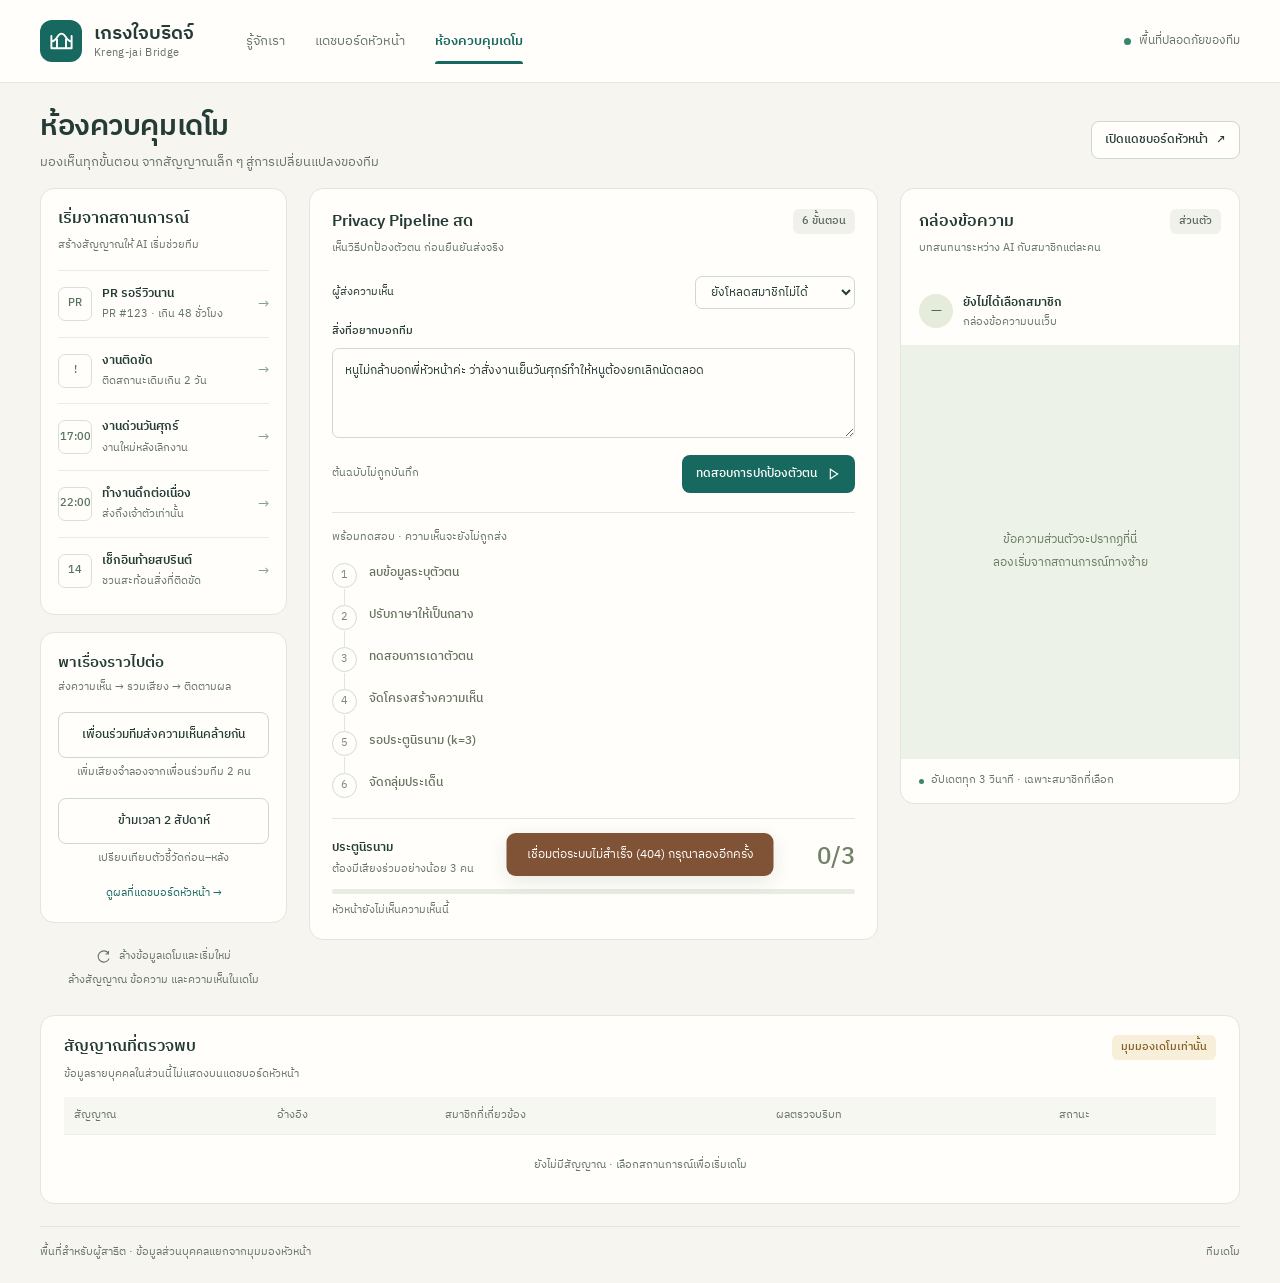
==== app/static/demo.html @ 230368a9 "feat: privacy pipeline, trigger engine, LINE bot, manager loop, web UI and ECS deploy The first work" ====
<!doctype html>
<html lang="th">
<head>
  <meta charset="utf-8"><meta name="viewport" content="width=device-width,initial-scale=1"><meta name="theme-color" content="#17685f">
  <title>ห้องควบคุมเดโม — เกรงใจบริดจ์</title>
  <link rel="icon" href="data:image/svg+xml,%3Csvg xmlns=%27http://www.w3.org/2000/svg%27 viewBox=%270 0 32 32%27%3E%3Crect width=%2732%27 height=%2732%27 rx=%278%27 fill=%27%2317685f%27/%3E%3Cpath d=%27M6 24V10m20 14V10M6 16c5 0 5-9 10-9s5 9 10 9M6 24h20M12 13v11m8-11v11%27 fill=%27none%27 stroke=%27white%27 stroke-width=%271.5%27/%3E%3C/svg%3E">
  <script>window.appAssetBase=(location.port==='8099'||(location.pathname.endsWith('.html')&&!location.pathname.startsWith('/static/')))?new URL('./',location.href).href:new URL('/static/',location.origin).href;</script>
  <link rel="preconnect" href="https://fonts.googleapis.com"><link rel="preconnect" href="https://fonts.gstatic.com" crossorigin>
  <link href="https://fonts.googleapis.com/css2?family=IBM+Plex+Sans+Thai:wght@400;450;500;600;700&display=swap" rel="stylesheet">
  <link rel="stylesheet" id="app-styles"><script>document.querySelector('#app-styles').href=window.appAssetBase+'css/app.css';</script><script type="module">import(window.appAssetBase+'js/demo.js');</script>
</head>
<body>
  <a class="skip-link" href="#main">ข้ามไปยังเนื้อหา</a><header id="site-header"></header>
  <main id="main" class="workspace demo-workspace">
    <div class="page-heading"><div><h1>ห้องควบคุมเดโม</h1><p>มองเห็นทุกขั้นตอน จากสัญญาณเล็ก ๆ สู่การเปลี่ยนแปลงของทีม</p></div><a class="button secondary small" data-page="manager" href="/manager">เปิดแดชบอร์ดหัวหน้า <span aria-hidden="true">↗</span></a></div>
    <div class="demo-grid">
      <aside class="scenario-column">
        <section class="panel scenario-panel"><div class="section-heading"><h2>เริ่มจากสถานการณ์</h2></div><p class="subtle">สร้างสัญญาณให้ AI เริ่มช่วยทีม</p><div class="scenario-buttons">
          <button data-scenario="pr_stale"><span class="scenario-symbol">PR</span><span><strong>PR รอรีวิวนาน</strong><small>PR #123 · เกิน 48 ชั่วโมง</small></span><span aria-hidden="true">→</span></button>
          <button data-scenario="ticket_blocked"><span class="scenario-symbol">!</span><span><strong>งานติดขัด</strong><small>ติดสถานะเดิมเกิน 2 วัน</small></span><span aria-hidden="true">→</span></button>
          <button data-scenario="friday_urgent"><span class="scenario-symbol">17:00</span><span><strong>งานด่วนวันศุกร์</strong><small>งานใหม่หลังเลิกงาน</small></span><span aria-hidden="true">→</span></button>
          <button data-scenario="late_night"><span class="scenario-symbol">22:00</span><span><strong>ทำงานดึกต่อเนื่อง</strong><small>ส่งถึงเจ้าตัวเท่านั้น</small></span><span aria-hidden="true">→</span></button>
          <button data-scenario="sprint_end"><span class="scenario-symbol">14</span><span><strong>เช็กอินท้ายสปรินต์</strong><small>ชวนสะท้อนสิ่งที่ติดขัด</small></span><span aria-hidden="true">→</span></button>
        </div></section>
        <section class="panel story-panel"><h2>พาเรื่องราวไปต่อ</h2><p class="subtle">ส่งความเห็น → รวมเสียง → ติดตามผล</p><button id="teammates" class="button secondary full">เพื่อนร่วมทีมส่งความเห็นคล้ายกัน</button><p class="control-hint">เพิ่มเสียงจำลองจากเพื่อนร่วมทีม 2 คน</p><button id="advance" class="button secondary full">ข้ามเวลา 2 สัปดาห์</button><p class="control-hint">เปรียบเทียบตัวชี้วัดก่อน–หลัง</p><a class="text-link" data-page="manager" href="/manager">ดูผลที่แดชบอร์ดหัวหน้า →</a></section>
        <button id="reset" class="reset-button"><svg class="icon" viewBox="0 0 24 24" fill="none" stroke="currentColor" stroke-width="1.7" aria-hidden="true"><path d="M20 7a9 9 0 1 0 1 8M20 3v5h-5"/></svg>ล้างข้อมูลเดโมและเริ่มใหม่</button>
        <p class="control-hint reset-hint">ล้างสัญญาณ ข้อความ และความเห็นในเดโม</p>
      </aside>
      <section class="panel live-pipeline"><div class="section-heading"><h2>Privacy Pipeline สด</h2><span class="badge neutral">6 ขั้นตอน</span></div><p class="subtle">เห็นวิธีปกป้องตัวตน ก่อนยืนยันส่งจริง</p>
        <form id="feedback-form"><div class="feedback-author"><label for="member-select">ผู้ส่งความเห็น</label><select id="member-select" name="member_id" required><option value="">กำลังโหลดสมาชิก…</option></select></div><label for="feedback-text">สิ่งที่อยากบอกทีม</label><textarea id="feedback-text" name="text" rows="3" maxlength="6000" required>หนูไม่กล้าบอกพี่หัวหน้าค่ะ ว่าสั่งงานเย็นวันศุกร์ทำให้หนูต้องยกเลิกนัดตลอด</textarea><div id="removed-markers" class="removed-markers" hidden></div><div class="preview-actions"><span class="control-hint">ต้นฉบับไม่ถูกบันทึก</span><button id="preview" class="button primary small" type="submit">ทดสอบการปกป้องตัวตน <svg class="icon" viewBox="0 0 24 24" fill="none" stroke="currentColor" stroke-width="1.7" aria-hidden="true"><path d="m8 5 11 7-11 7V5Z"/></svg></button></div></form>
        <div id="pipeline-status" class="pipeline-status" role="status">พร้อมทดสอบ · ความเห็นจะยังไม่ถูกส่ง</div>
        <ol id="pipeline-steps" class="pipeline-steps" aria-label="ขั้นตอนปกป้องตัวตน"></ol>
        <div id="attacker-rounds" class="attacker-rounds" hidden></div>
        <div id="feedback-preview" hidden></div>
        <div id="confirm-actions" class="confirm-actions" hidden><p id="confirm-note" class="subtle">ตรวจข้อความที่ปรับแล้ว ก่อนส่งแบบนิรนาม</p><div><button id="confirm" class="button primary small">ยืนยันส่งความเห็น</button><button id="cancel" class="button secondary small">ยกเลิก</button></div></div>
        <div id="gate" class="gate"><div class="gate-top"><span><strong>ประตูนิรนาม</strong><small id="gate-label">ต้องมีเสียงร่วมอย่างน้อย 3 คน</small></span><strong id="gate-count">0/3</strong></div><div class="gate-track"><span id="gate-progress"></span></div><p id="gate-note">หัวหน้ายังไม่เห็นความเห็นนี้</p></div>
      </section>
      <aside class="panel inbox-panel"><div class="section-heading"><h2>กล่องข้อความ</h2><span class="badge neutral">ส่วนตัว</span></div><p class="subtle">บทสนทนาระหว่าง AI กับสมาชิกแต่ละคน</p><div id="member-tabs" class="member-tabs" role="tablist" aria-label="เลือกกล่องข้อความสมาชิก"></div><div class="inbox-identity"><span id="inbox-avatar" class="avatar">—</span><div><strong id="inbox-name">ยังไม่ได้เลือกสมาชิก</strong><small id="inbox-channel">กล่องข้อความบนเว็บ</small></div><span id="line-badge" class="badge line-badge" hidden>LINE</span></div><div id="inbox" class="chat-messages" role="tabpanel" aria-label="ข้อความส่วนตัว"><div class="chat-empty">ข้อความส่วนตัวจะปรากฏที่นี่<br>ลองเริ่มจากสถานการณ์ทางซ้าย</div></div><div class="inbox-footer"><span class="live-dot"></span>อัปเดตทุก 3 วินาที · เฉพาะสมาชิกที่เลือก</div></aside>
    </div>
    <section class="panel signals-panel"><div class="section-heading"><h2>สัญญาณที่ตรวจพบ</h2><span class="badge amber">มุมมองเดโมเท่านั้น</span></div><p class="subtle">ข้อมูลรายบุคคลในส่วนนี้ไม่แสดงบนแดชบอร์ดหัวหน้า</p><div class="table-scroll"><table><thead><tr><th>สัญญาณ</th><th>อ้างอิง</th><th>สมาชิกที่เกี่ยวข้อง</th><th>ผลตรวจบริบท</th><th>สถานะ</th></tr></thead><tbody id="signals"><tr><td colspan="5" class="table-empty">ยังไม่มีสัญญาณ · เลือกสถานการณ์เพื่อเริ่มเดโม</td></tr></tbody></table></div></section>
    <footer class="workspace-footer"><span>พื้นที่สำหรับผู้สาธิต · ข้อมูลส่วนบุคคลแยกจากมุมมองหัวหน้า</span><span id="demo-team">ทีมเดโม</span></footer>
  </main>
</body>
</html>
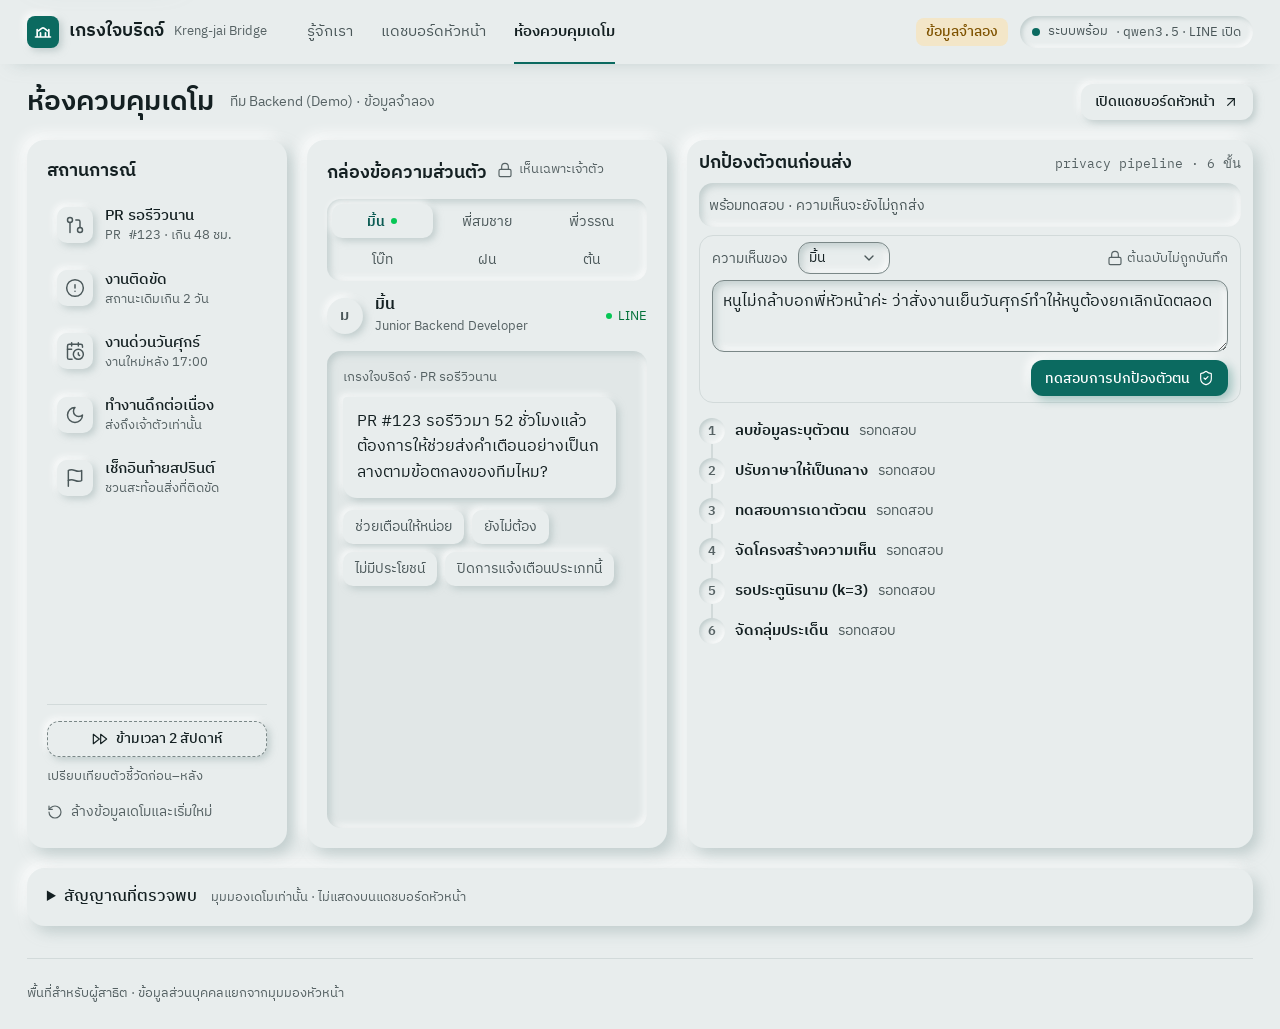
==== commit 8e3dea21: "feat(web): light redesign of the home page, demo console and manager dashboard DESIGN.md locks the l" ====
--- a/app/static/demo.html
+++ b/app/static/demo.html
@@ -1,44 +1,66 @@
 <!doctype html>
 <html lang="th">
 <head>
-  <meta charset="utf-8"><meta name="viewport" content="width=device-width,initial-scale=1"><meta name="theme-color" content="#17685f">
+  <meta charset="utf-8"><meta name="viewport" content="width=device-width,initial-scale=1"><meta name="theme-color" content="#e8eded">
   <title>ห้องควบคุมเดโม — เกรงใจบริดจ์</title>
-  <link rel="icon" href="data:image/svg+xml,%3Csvg xmlns=%27http://www.w3.org/2000/svg%27 viewBox=%270 0 32 32%27%3E%3Crect width=%2732%27 height=%2732%27 rx=%278%27 fill=%27%2317685f%27/%3E%3Cpath d=%27M6 24V10m20 14V10M6 16c5 0 5-9 10-9s5 9 10 9M6 24h20M12 13v11m8-11v11%27 fill=%27none%27 stroke=%27white%27 stroke-width=%271.5%27/%3E%3C/svg%3E">
+  <link rel="icon" href="data:image/svg+xml,%3Csvg xmlns=%27http://www.w3.org/2000/svg%27 viewBox=%270 0 32 32%27%3E%3Crect width=%2732%27 height=%2732%27 rx=%278%27 fill=%27%230b6a60%27/%3E%3Cpath d=%27M7 23h18M9.5 23V12.5M22.5 23V12.5M9.5 15c3.5 0 5-4.5 6.5-4.5s3 4.5 6.5 4.5M13 23v-6M19 23v-6%27 fill=%27none%27 stroke=%27white%27 stroke-width=%272%27 stroke-linecap=%27round%27 stroke-linejoin=%27round%27/%3E%3C/svg%3E">
   <script>window.appAssetBase=(location.port==='8099'||(location.pathname.endsWith('.html')&&!location.pathname.startsWith('/static/')))?new URL('./',location.href).href:new URL('/static/',location.origin).href;</script>
   <link rel="preconnect" href="https://fonts.googleapis.com"><link rel="preconnect" href="https://fonts.gstatic.com" crossorigin>
-  <link href="https://fonts.googleapis.com/css2?family=IBM+Plex+Sans+Thai:wght@400;450;500;600;700&display=swap" rel="stylesheet">
-  <link rel="stylesheet" id="app-styles"><script>document.querySelector('#app-styles').href=window.appAssetBase+'css/app.css';</script><script type="module">import(window.appAssetBase+'js/demo.js');</script>
+  <link rel="stylesheet" href="https://fonts.googleapis.com/css2?family=IBM+Plex+Mono:wght@400;500&family=IBM+Plex+Sans+Thai:wght@400;500;600&display=swap">
+  <!-- /static/… is the FastAPI path; onerror falls back to the plain static server (python3 -m http.server, mock mode). -->
+  <link rel="stylesheet" href="/static/css/tokens.css" onerror="this.onerror=null;this.href='css/tokens.css'">
+  <link rel="stylesheet" href="/static/css/app.css" onerror="this.onerror=null;this.href='css/app.css'">
+  <link rel="stylesheet" href="/static/css/demo.css" onerror="this.onerror=null;this.href='css/demo.css'">
+  <script type="module">import(window.appAssetBase+'js/demo.js');</script>
 </head>
 <body>
-  <a class="skip-link" href="#main">ข้ามไปยังเนื้อหา</a><header id="site-header"></header>
+  <a class="skip-link" href="#main">ข้ามไปยังเนื้อหา</a>
+  <header id="site-header" class="site-header">
+    <div class="nav-inner">
+      <a class="brand" data-page="" href="/"><span class="brand-mark"><svg viewBox="0 0 24 24" aria-hidden="true" focusable="false"><path d="M3 18h18M5 18V9M19 18V9M5 11c3 0 4.5-4 7-4s4 4 7 4M9 18v-5M15 18v-5"/></svg></span><span class="brand-name">เกรงใจบริดจ์</span><span class="brand-sub">Kreng-jai Bridge</span></a>
+      <nav class="site-nav" aria-label="เมนูหลัก"><a data-page="" data-nav="home" href="/">รู้จักเรา</a><a data-page="manager" data-nav="manager" href="/manager">แดชบอร์ดหัวหน้า</a><a data-page="demo" data-nav="demo" href="/demo" aria-current="page">ห้องควบคุมเดโม</a></nav>
+      <div class="nav-status"><span id="mock-badge" class="chip wait" hidden>ข้อมูลจำลอง</span><div id="health" class="status-pill" role="status" aria-live="polite"><span class="dot offline"></span><span class="status-main">กำลังตรวจสอบระบบ…</span></div></div>
+    </div>
+  </header>
   <main id="main" class="workspace demo-workspace">
-    <div class="page-heading"><div><h1>ห้องควบคุมเดโม</h1><p>มองเห็นทุกขั้นตอน จากสัญญาณเล็ก ๆ สู่การเปลี่ยนแปลงของทีม</p></div><a class="button secondary small" data-page="manager" href="/manager">เปิดแดชบอร์ดหัวหน้า <span aria-hidden="true">↗</span></a></div>
+    <div class="page-heading demo-heading"><h1>ห้องควบคุมเดโม</h1><p><span id="demo-team">ทีม Backend (Demo)</span> · ข้อมูลจำลอง</p><a class="button secondary small" data-page="manager" href="/manager">เปิดแดชบอร์ดหัวหน้า <svg class="icon" aria-hidden="true"><use href="#i-arrow-up-right"/></svg></a></div>
     <div class="demo-grid">
-      <aside class="scenario-column">
-        <section class="panel scenario-panel"><div class="section-heading"><h2>เริ่มจากสถานการณ์</h2></div><p class="subtle">สร้างสัญญาณให้ AI เริ่มช่วยทีม</p><div class="scenario-buttons">
-          <button data-scenario="pr_stale"><span class="scenario-symbol">PR</span><span><strong>PR รอรีวิวนาน</strong><small>PR #123 · เกิน 48 ชั่วโมง</small></span><span aria-hidden="true">→</span></button>
-          <button data-scenario="ticket_blocked"><span class="scenario-symbol">!</span><span><strong>งานติดขัด</strong><small>ติดสถานะเดิมเกิน 2 วัน</small></span><span aria-hidden="true">→</span></button>
-          <button data-scenario="friday_urgent"><span class="scenario-symbol">17:00</span><span><strong>งานด่วนวันศุกร์</strong><small>งานใหม่หลังเลิกงาน</small></span><span aria-hidden="true">→</span></button>
-          <button data-scenario="late_night"><span class="scenario-symbol">22:00</span><span><strong>ทำงานดึกต่อเนื่อง</strong><small>ส่งถึงเจ้าตัวเท่านั้น</small></span><span aria-hidden="true">→</span></button>
-          <button data-scenario="sprint_end"><span class="scenario-symbol">14</span><span><strong>เช็กอินท้ายสปรินต์</strong><small>ชวนสะท้อนสิ่งที่ติดขัด</small></span><span aria-hidden="true">→</span></button>
-        </div></section>
-        <section class="panel story-panel"><h2>พาเรื่องราวไปต่อ</h2><p class="subtle">ส่งความเห็น → รวมเสียง → ติดตามผล</p><button id="teammates" class="button secondary full">เพื่อนร่วมทีมส่งความเห็นคล้ายกัน</button><p class="control-hint">เพิ่มเสียงจำลองจากเพื่อนร่วมทีม 2 คน</p><button id="advance" class="button secondary full">ข้ามเวลา 2 สัปดาห์</button><p class="control-hint">เปรียบเทียบตัวชี้วัดก่อน–หลัง</p><a class="text-link" data-page="manager" href="/manager">ดูผลที่แดชบอร์ดหัวหน้า →</a></section>
-        <button id="reset" class="reset-button"><svg class="icon" viewBox="0 0 24 24" fill="none" stroke="currentColor" stroke-width="1.7" aria-hidden="true"><path d="M20 7a9 9 0 1 0 1 8M20 3v5h-5"/></svg>ล้างข้อมูลเดโมและเริ่มใหม่</button>
-        <p class="control-hint reset-hint">ล้างสัญญาณ ข้อความ และความเห็นในเดโม</p>
+      <aside class="panel scenario-column">
+        <div class="section-heading"><h2>สถานการณ์</h2></div>
+        <div class="scenario-buttons">
+          <button data-scenario="pr_stale" aria-pressed="false"><span class="scenario-symbol"><svg class="icon" aria-hidden="true"><use href="#i-git-pull-request"/></svg></span><span><strong>PR รอรีวิวนาน</strong><small><span class="mono">PR #123</span> · เกิน 48 ชม.</small></span><span class="scenario-trail" hidden></span></button>
+          <button data-scenario="ticket_blocked" aria-pressed="false"><span class="scenario-symbol"><svg class="icon" aria-hidden="true"><use href="#i-circle-alert"/></svg></span><span><strong>งานติดขัด</strong><small>สถานะเดิมเกิน 2 วัน</small></span><span class="scenario-trail" hidden></span></button>
+          <button data-scenario="friday_urgent" aria-pressed="false"><span class="scenario-symbol"><svg class="icon" aria-hidden="true"><use href="#i-calendar-clock"/></svg></span><span><strong>งานด่วนวันศุกร์</strong><small>งานใหม่หลัง 17:00</small></span><span class="scenario-trail" hidden></span></button>
+          <button data-scenario="late_night" aria-pressed="false"><span class="scenario-symbol"><svg class="icon" aria-hidden="true"><use href="#i-moon"/></svg></span><span><strong>ทำงานดึกต่อเนื่อง</strong><small>ส่งถึงเจ้าตัวเท่านั้น</small></span><span class="scenario-trail" hidden></span></button>
+          <button data-scenario="sprint_end" aria-pressed="false"><span class="scenario-symbol"><svg class="icon" aria-hidden="true"><use href="#i-flag"/></svg></span><span><strong>เช็กอินท้ายสปรินต์</strong><small>ชวนสะท้อนสิ่งที่ติดขัด</small></span><span class="scenario-trail" hidden></span></button>
+        </div>
+        <div class="rail-controls"><button id="advance" class="button demo small"><svg class="icon" aria-hidden="true"><use href="#i-fast-forward"/></svg>ข้ามเวลา 2 สัปดาห์</button><p class="meta">เปรียบเทียบตัวชี้วัดก่อน–หลัง</p><button id="reset" class="text-button"><svg class="icon" aria-hidden="true"><use href="#i-rotate-ccw"/></svg>ล้างข้อมูลเดโมและเริ่มใหม่</button></div>
       </aside>
-      <section class="panel live-pipeline"><div class="section-heading"><h2>Privacy Pipeline สด</h2><span class="badge neutral">6 ขั้นตอน</span></div><p class="subtle">เห็นวิธีปกป้องตัวตน ก่อนยืนยันส่งจริง</p>
-        <form id="feedback-form"><div class="feedback-author"><label for="member-select">ผู้ส่งความเห็น</label><select id="member-select" name="member_id" required><option value="">กำลังโหลดสมาชิก…</option></select></div><label for="feedback-text">สิ่งที่อยากบอกทีม</label><textarea id="feedback-text" name="text" rows="3" maxlength="6000" required>หนูไม่กล้าบอกพี่หัวหน้าค่ะ ว่าสั่งงานเย็นวันศุกร์ทำให้หนูต้องยกเลิกนัดตลอด</textarea><div id="removed-markers" class="removed-markers" hidden></div><div class="preview-actions"><span class="control-hint">ต้นฉบับไม่ถูกบันทึก</span><button id="preview" class="button primary small" type="submit">ทดสอบการปกป้องตัวตน <svg class="icon" viewBox="0 0 24 24" fill="none" stroke="currentColor" stroke-width="1.7" aria-hidden="true"><path d="m8 5 11 7-11 7V5Z"/></svg></button></div></form>
-        <div id="pipeline-status" class="pipeline-status" role="status">พร้อมทดสอบ · ความเห็นจะยังไม่ถูกส่ง</div>
+      <section class="panel inbox-panel">
+        <div class="section-heading"><h2>กล่องข้อความส่วนตัว</h2><span class="meta"><svg class="icon sm" aria-hidden="true"><use href="#i-lock"/></svg>เห็นเฉพาะเจ้าตัว</span></div>
+        <div id="member-tabs" class="member-tabs" role="tablist" aria-label="เลือกกล่องข้อความสมาชิก"></div>
+        <div class="inbox-identity"><span id="inbox-avatar" class="avatar">—</span><div><strong id="inbox-name">ยังไม่ได้เลือกสมาชิก</strong><small id="inbox-channel">กล่องข้อความบนเว็บ</small></div><span id="line-badge" class="line-badge" hidden><span class="dot line"></span>LINE</span></div>
+        <div id="inbox" class="chat-messages well" role="tabpanel" tabindex="0" aria-label="ข้อความส่วนตัว"><div class="chat-empty">ลองเริ่มจากสถานการณ์ทางซ้าย</div></div>
+      </section>
+      <section class="panel live-pipeline">
+        <div class="section-heading"><h2>ปกป้องตัวตนก่อนส่ง</h2><span class="meta mono">privacy pipeline · 6 ขั้น</span></div>
+        <div class="gate-bar" data-state="idle">
+          <div id="pipeline-status" class="pipeline-status" role="status" aria-live="polite">พร้อมทดสอบ · ความเห็นจะยังไม่ถูกส่ง</div>
+          <div id="confirm-actions" class="confirm-actions" hidden><button id="confirm" class="button primary small">ยืนยันส่งความเห็น</button><button id="cancel" class="button secondary small">ยกเลิก</button></div>
+          <div id="gate" class="gate" hidden><div class="gate-summary"><strong>ประตูนิรนาม</strong><small id="gate-label">ต้องมีเสียงร่วมอย่างน้อย 3 คน</small></div><div class="gate-slots" aria-hidden="true"></div><strong id="gate-count" class="num">0/3</strong><p id="gate-note" class="meta">หัวหน้ายังไม่เห็นความเห็นนี้</p></div>
+          <button id="teammates" class="button demo small" hidden><svg class="icon" aria-hidden="true"><use href="#i-users"/></svg>เพื่อนร่วมทีมส่งความเห็นคล้ายกัน</button>
+          <p id="confirm-note" class="meta" hidden></p>
+        </div>
+        <form id="feedback-form">
+          <div class="feedback-author"><label for="member-select">ความเห็นของ</label><select id="member-select" name="member_id" required><option value="">กำลังโหลดสมาชิก…</option></select><span class="meta source-promise"><svg class="icon sm" aria-hidden="true"><use href="#i-lock"/></svg>ต้นฉบับไม่ถูกบันทึก</span></div>
+          <label class="sr-only" for="feedback-text">สิ่งที่อยากบอกทีม</label><textarea id="feedback-text" name="text" rows="2" maxlength="6000" required>หนูไม่กล้าบอกพี่หัวหน้าค่ะ ว่าสั่งงานเย็นวันศุกร์ทำให้หนูต้องยกเลิกนัดตลอด</textarea><div id="removed-markers" class="removed-markers" hidden></div>
+          <div class="preview-actions"><button id="preview" class="button primary small" type="submit">ทดสอบการปกป้องตัวตน <svg class="icon" aria-hidden="true"><use href="#i-shield-check"/></svg></button></div>
+        </form>
         <ol id="pipeline-steps" class="pipeline-steps" aria-label="ขั้นตอนปกป้องตัวตน"></ol>
-        <div id="attacker-rounds" class="attacker-rounds" hidden></div>
-        <div id="feedback-preview" hidden></div>
-        <div id="confirm-actions" class="confirm-actions" hidden><p id="confirm-note" class="subtle">ตรวจข้อความที่ปรับแล้ว ก่อนส่งแบบนิรนาม</p><div><button id="confirm" class="button primary small">ยืนยันส่งความเห็น</button><button id="cancel" class="button secondary small">ยกเลิก</button></div></div>
-        <div id="gate" class="gate"><div class="gate-top"><span><strong>ประตูนิรนาม</strong><small id="gate-label">ต้องมีเสียงร่วมอย่างน้อย 3 คน</small></span><strong id="gate-count">0/3</strong></div><div class="gate-track"><span id="gate-progress"></span></div><p id="gate-note">หัวหน้ายังไม่เห็นความเห็นนี้</p></div>
       </section>
-      <aside class="panel inbox-panel"><div class="section-heading"><h2>กล่องข้อความ</h2><span class="badge neutral">ส่วนตัว</span></div><p class="subtle">บทสนทนาระหว่าง AI กับสมาชิกแต่ละคน</p><div id="member-tabs" class="member-tabs" role="tablist" aria-label="เลือกกล่องข้อความสมาชิก"></div><div class="inbox-identity"><span id="inbox-avatar" class="avatar">—</span><div><strong id="inbox-name">ยังไม่ได้เลือกสมาชิก</strong><small id="inbox-channel">กล่องข้อความบนเว็บ</small></div><span id="line-badge" class="badge line-badge" hidden>LINE</span></div><div id="inbox" class="chat-messages" role="tabpanel" aria-label="ข้อความส่วนตัว"><div class="chat-empty">ข้อความส่วนตัวจะปรากฏที่นี่<br>ลองเริ่มจากสถานการณ์ทางซ้าย</div></div><div class="inbox-footer"><span class="live-dot"></span>อัปเดตทุก 3 วินาที · เฉพาะสมาชิกที่เลือก</div></aside>
     </div>
-    <section class="panel signals-panel"><div class="section-heading"><h2>สัญญาณที่ตรวจพบ</h2><span class="badge amber">มุมมองเดโมเท่านั้น</span></div><p class="subtle">ข้อมูลรายบุคคลในส่วนนี้ไม่แสดงบนแดชบอร์ดหัวหน้า</p><div class="table-scroll"><table><thead><tr><th>สัญญาณ</th><th>อ้างอิง</th><th>สมาชิกที่เกี่ยวข้อง</th><th>ผลตรวจบริบท</th><th>สถานะ</th></tr></thead><tbody id="signals"><tr><td colspan="5" class="table-empty">ยังไม่มีสัญญาณ · เลือกสถานการณ์เพื่อเริ่มเดโม</td></tr></tbody></table></div></section>
-    <footer class="workspace-footer"><span>พื้นที่สำหรับผู้สาธิต · ข้อมูลส่วนบุคคลแยกจากมุมมองหัวหน้า</span><span id="demo-team">ทีมเดโม</span></footer>
+    <details class="panel signals-panel"><summary>สัญญาณที่ตรวจพบ <span class="meta">มุมมองเดโมเท่านั้น · ไม่แสดงบนแดชบอร์ดหัวหน้า</span></summary><div class="table-scroll"><table><thead><tr><th>สัญญาณ</th><th>อ้างอิง</th><th>สมาชิกที่เกี่ยวข้อง</th><th>ผลตรวจบริบท</th><th>สถานะ</th></tr></thead><tbody id="signals"><tr><td colspan="5">ยังไม่มีสัญญาณ · เลือกสถานการณ์เพื่อเริ่มเดโม</td></tr></tbody></table></div></details>
+    <footer class="workspace-footer"><span>พื้นที่สำหรับผู้สาธิต · ข้อมูลส่วนบุคคลแยกจากมุมมองหัวหน้า</span></footer>
   </main>
 </body>
 </html>
--- a/app/static/css/tokens.css
+++ b/app/static/css/tokens.css
@@ -0,0 +1,55 @@
+:root {
+  color-scheme: light;
+
+  /* base and depth (neumorphism: page and panels share one colour) */
+  --paper: #e8eded;
+  --surface: var(--paper);
+  --surface-2: #e1e7e7;                     /* wells: chat area, data wells */
+  --neu-hi: rgb(255 255 255 / .85);         /* light shadow, top-left */
+  --neu-lo: rgb(160 178 178 / .55);         /* dark shadow, bottom-right; core 1.38:1 on --paper */
+  --neu-raised: 6px 6px 14px var(--neu-lo), -6px -6px 14px var(--neu-hi);
+  --neu-raised-sm: 3px 3px 7px var(--neu-lo), -3px -3px 7px var(--neu-hi);
+  --neu-inset: inset 3px 3px 7px var(--neu-lo), inset -3px -3px 7px var(--neu-hi);
+  --neu-inset-sm: inset 2px 2px 4px var(--neu-lo), inset -2px -2px 4px var(--neu-hi);
+  --neu-float: 12px 12px 28px var(--neu-lo), -8px -8px 20px var(--neu-hi);
+  --neu-accent: 4px 4px 10px rgb(11 106 96 / .32), -4px -4px 10px var(--neu-hi);
+
+  /* lines */
+  --rule: #d2dada;                          /* dividers only (decorative) */
+  --rule-strong: #7a8787;                   /* input borders, 3.15:1 on --paper */
+
+  /* text (ratios on --paper) */
+  --ink: #142022;                           /* 14.11:1 */
+  --ink-2: #4a5759;                         /*  6.35:1 */
+  --ink-3: #566264;                         /*  5.34:1, lightest allowed text */
+
+  /* accent and states */
+  --accent: #0b6a60;                        /* 5.48:1; white on it 6.47:1 */
+  --accent-hover: #08554d;                  /* white on it 8.69:1 */
+  --accent-soft: #d7e8e4;
+  --accent-ink: #0a5a52;                    /* on --accent-soft 6.37:1 */
+  --warn: #7f5300;  --warn-soft: #f3e6c8;   /* 5.40:1 */
+  --danger: #a8231b; --danger-soft: #f4dcd9;/* 5.51:1 */
+  --line: #06c755;  --line-ink: #04723a;    /* LINE dot only; label text 5.12:1 */
+
+  /* type */
+  --font-ui: "IBM Plex Sans Thai", system-ui, sans-serif;
+  --font-mono: "IBM Plex Mono", ui-monospace, monospace;
+  --t-xs: 13px; --t-sm: 14px; --t-md: 16px; --t-lg: 18px; --t-xl: 22px;
+  --t-2xl: 28px; --t-3xl: 36px; --t-4xl: 48px; --t-5xl: 64px;
+  --lh-body: 1.65; --lh-ui: 1.5; --lh-head: 1.3;
+
+  /* space (4-pt) and layout */
+  --s1: 4px; --s2: 8px; --s3: 12px; --s4: 16px; --s5: 24px; --s6: 32px; --s7: 48px; --s8: 64px; --s9: 96px;
+  --gutter: clamp(16px, 2.1vw, 48px);       /* 32 px at the 1536 recording width */
+  --header-h: 64px;
+  --caption-safe: 136px;
+
+  /* radius */
+  --r-chip: 8px; --r-ctl: 12px; --r-well: 14px; --r-panel: 18px;
+
+  /* motion */
+  --ease-out: cubic-bezier(.2, .8, .2, 1);
+  --dur-fast: 120ms; --dur-med: 240ms; --dur-slow: 320ms;
+  --step-cadence: 420ms;                    /* 900ms in recording mode */
+}
--- a/app/static/css/app.css
+++ b/app/static/css/app.css
@@ -0,0 +1,150 @@
+/* Base and shared components (DESIGN.md sections 3-8). Tokens are in tokens.css; page rules are in home.css, demo.css, manager.css. */
+
+/* ---------- reset and base ---------- */
+*, *::before, *::after { box-sizing: border-box; }
+html { -webkit-text-size-adjust: 100%; scroll-padding-top: var(--s4); }
+body { margin: 0; min-height: 100vh; background: var(--paper); color: var(--ink); font: 400 var(--t-md)/var(--lh-body) var(--font-ui); letter-spacing: 0; -webkit-font-smoothing: antialiased; }
+h1, h2, h3, h4, p, dl, dd, figure, blockquote { margin: 0; }
+h1, h2, h3, h4 { font-weight: 600; line-height: var(--lh-head); text-wrap: balance; }
+h1 { font-size: var(--t-2xl); }
+h2 { font-size: var(--t-lg); }
+h3, h4 { font-size: var(--t-md); }
+p { max-width: 68ch; }
+strong, b { font-weight: 600; }
+small { font-size: var(--t-xs); }
+[hidden] { display: none !important; }
+::selection { background: var(--accent-soft); color: var(--accent-ink); }
+button, input, textarea, select { font: inherit; color: inherit; letter-spacing: inherit; }
+button { margin: 0; padding: 0; border: 0; background: none; cursor: pointer; touch-action: manipulation; text-align: inherit; }
+button:disabled { cursor: not-allowed; opacity: .55; }
+button[aria-busy='true'] { cursor: progress; }
+a { color: var(--accent); text-decoration: none; text-underline-offset: 3px; }
+a:hover { text-decoration: underline; }
+:focus-visible { outline: 2px solid var(--accent); outline-offset: 3px; transition: none; }
+del { color: var(--danger); background: var(--danger-soft); text-decoration-thickness: 2px; border-radius: 2px; padding: 0 1px; }
+.icon { display: inline-block; flex: 0 0 auto; width: 20px; height: 20px; vertical-align: middle; fill: none; stroke: currentColor; stroke-width: 1.75; stroke-linecap: round; stroke-linejoin: round; }
+.icon.sm { width: 16px; height: 16px; }
+.icon.lg { width: 24px; height: 24px; }
+.mono { font-family: var(--font-mono); font-size: var(--t-xs); }
+.num { font-variant-numeric: tabular-nums; }
+.meta { font-size: var(--t-xs); line-height: var(--lh-ui); color: var(--ink-3); }
+.muted { color: var(--ink-3); }
+.subtle { font-size: var(--t-sm); line-height: var(--lh-ui); color: var(--ink-3); }
+.accent, .teal { color: var(--accent); }
+.sr-only { position: absolute; width: 1px; height: 1px; padding: 0; margin: -1px; overflow: hidden; clip: rect(0 0 0 0); white-space: nowrap; border: 0; }
+.skip-link { position: absolute; top: -80px; left: var(--gutter); z-index: 100; padding: 10px 16px; border-radius: var(--r-ctl); background: var(--paper); box-shadow: var(--neu-float); color: var(--ink); }
+.skip-link:focus { top: var(--s2); }
+
+/* ---------- header (static HTML in each page; ui.js shell() only fills state) ---------- */
+.site-header { position: relative; z-index: 10; background: var(--paper); box-shadow: 0 10px 18px -12px var(--neu-lo); }
+.nav-inner { min-height: var(--header-h); padding: 0 var(--gutter); display: flex; align-items: center; gap: 40px; }
+.brand { display: inline-flex; align-items: center; gap: 10px; color: var(--ink); white-space: nowrap; }
+.brand:hover { text-decoration: none; }
+.brand-mark { width: 32px; height: 32px; border-radius: 8px; display: grid; place-items: center; background: var(--accent); color: #fff; box-shadow: var(--neu-raised-sm); }
+.brand-mark svg { width: 20px; height: 20px; fill: none; stroke: currentColor; stroke-width: 2; stroke-linecap: round; stroke-linejoin: round; }
+.brand-name { font-size: var(--t-lg); font-weight: 600; line-height: var(--lh-head); }
+.brand-sub { font-size: var(--t-xs); color: var(--ink-3); }
+.site-nav { display: flex; align-self: stretch; gap: 28px; }
+.site-nav a { position: relative; display: flex; align-items: center; color: var(--ink-2); font-size: 15px; white-space: nowrap; }
+.site-nav a:hover { color: var(--ink); text-decoration: none; }
+.site-nav a[aria-current='page'] { color: var(--ink); font-weight: 600; }
+.site-nav a[aria-current='page']::after { content: ''; position: absolute; left: 0; right: 0; bottom: 0; height: 2px; background: var(--accent); }
+.nav-status { margin-left: auto; display: flex; align-items: center; gap: var(--s3); }
+.status-pill { display: inline-flex; align-items: center; gap: var(--s2); min-height: 32px; padding: 0 var(--s3); border-radius: 16px; box-shadow: var(--neu-inset-sm); font-size: var(--t-xs); line-height: var(--lh-ui); color: var(--ink-2); white-space: nowrap; }
+.status-pill.unavailable { color: var(--warn); }
+.dot, .live-dot { display: inline-block; flex: 0 0 auto; width: 8px; height: 8px; border-radius: 50%; background: var(--accent); }
+.dot.offline, .live-dot.offline { background: var(--warn); }
+.dot.line { width: 6px; height: 6px; background: var(--line); }
+
+/* ---------- layout ---------- */
+.workspace, .home-main { width: 100%; padding: var(--s5) var(--gutter) 0; }
+.page-heading { display: flex; flex-wrap: wrap; align-items: center; gap: var(--s3) var(--s4); margin-bottom: var(--s4); }
+.page-heading h1 { font-size: var(--t-2xl); }
+.section-heading { display: flex; flex-wrap: wrap; align-items: baseline; gap: var(--s2) 10px; }
+.section-heading h2 { font-size: var(--t-lg); }
+.workspace-footer, .home-footer { display: flex; flex-wrap: wrap; justify-content: space-between; gap: var(--s2) var(--s5); margin-top: var(--s6); padding: var(--s5) 0; border-top: 1px solid var(--rule); color: var(--ink-3); font-size: var(--t-xs); }
+
+/* ---------- buttons: primary = solid accent; secondary = raised-sm; demo-only = dashed; press = inset-sm ---------- */
+.button { display: inline-flex; align-items: center; justify-content: center; gap: var(--s2); min-height: 44px; padding: 0 20px; border: 0; border-radius: var(--r-ctl); background: var(--paper); color: var(--ink); box-shadow: var(--neu-raised-sm); font-size: var(--t-md); font-weight: 500; line-height: 1.25; white-space: nowrap; text-decoration: none; transition: box-shadow var(--dur-fast) linear, background-color var(--dur-fast) linear, color var(--dur-fast) linear; }
+.button:hover { color: var(--ink); text-decoration: none; }
+.button:active:not(:disabled), .button[aria-pressed='true'] { box-shadow: var(--neu-inset-sm); color: var(--accent-ink); }
+.button.primary { background: var(--accent); color: #fff; box-shadow: var(--neu-accent); }
+.button.primary:hover:not(:disabled) { background: var(--accent-hover); color: #fff; }
+.button.primary:active:not(:disabled) { background: var(--accent-hover); color: #fff; box-shadow: var(--neu-inset-sm); }
+.button.demo { border: 1px dashed var(--rule-strong); }
+.button.small { min-height: 36px; padding: 0 14px; font-size: var(--t-sm); }
+.button.large { min-height: 52px; padding: 0 24px; font-size: 17px; }
+.button.full { width: 100%; }
+.button .icon { width: 20px; height: 20px; }
+.button.small .icon { width: 16px; height: 16px; }
+.text-button { display: inline-flex; align-items: center; gap: var(--s2); min-height: 32px; padding: 0 var(--s1); border-radius: var(--r-chip); color: var(--ink-3); font-size: var(--t-sm); transition: color var(--dur-fast) linear; }
+.text-button:hover:not(:disabled) { color: var(--ink); }
+.text-button .icon { width: 16px; height: 16px; }
+
+/* ---------- chips: state only (flat); count chip is raised-sm ---------- */
+.chip, .badge { display: inline-flex; align-items: center; gap: 6px; height: 28px; padding: 0 10px; border-radius: var(--r-chip); background: var(--surface-2); color: var(--ink-2); font-size: var(--t-sm); font-weight: 500; line-height: 1; white-space: nowrap; }
+.chip .icon, .badge .icon { width: 16px; height: 16px; }
+.chip.ok, .badge { background: var(--accent-soft); color: var(--accent-ink); }
+.chip.wait, .badge.amber { background: var(--warn-soft); color: var(--warn); }
+.chip.danger { background: var(--danger-soft); color: var(--danger); }
+.badge.neutral { background: var(--surface-2); color: var(--ink-2); }
+.chip.count { background: var(--paper); color: var(--ink); box-shadow: var(--neu-raised-sm); }
+
+/* ---------- inputs: inset well + 1 px --rule-strong border ---------- */
+input:not([type='checkbox']):not([type='radio']), textarea, select { width: 100%; min-height: 44px; padding: 10px 12px; border: 1px solid var(--rule-strong); border-radius: var(--r-ctl); background-color: var(--paper); box-shadow: var(--neu-inset); color: var(--ink); font-size: var(--t-md); line-height: 1.6; caret-color: var(--accent); }
+textarea { display: block; resize: vertical; min-height: 76px; }
+textarea:read-only { background-color: var(--surface-2); }
+select { appearance: none; cursor: pointer; padding-right: 36px; background-image: url("data:image/svg+xml,%3Csvg xmlns='http://www.w3.org/2000/svg' viewBox='0 0 24 24' fill='none' stroke='%234a5759' stroke-width='2' stroke-linecap='round' stroke-linejoin='round'%3E%3Cpath d='m6 9 6 6 6-6'/%3E%3C/svg%3E"); background-repeat: no-repeat; background-position: right 12px center; background-size: 16px; }
+::placeholder { color: var(--ink-3); opacity: 1; }
+input[type='checkbox'] { width: 20px; height: 20px; margin: 0; accent-color: var(--accent); cursor: pointer; }
+.field-label { display: block; margin-bottom: var(--s2); font-size: var(--t-sm); font-weight: 500; color: var(--ink-2); }
+
+/* ---------- tabs: inset track, selected tab raised-sm + accent ink ---------- */
+.tabs, .member-tabs { display: grid; grid-template-columns: repeat(3, minmax(0, 1fr)); gap: 4px; padding: 5px; border-radius: var(--r-well); box-shadow: var(--neu-inset); }
+.tabs > button, .member-tabs > button { min-height: 34px; display: flex; align-items: center; justify-content: center; gap: 6px; padding: 0 var(--s2); border-radius: 10px; color: var(--ink-2); font-size: var(--t-sm); white-space: nowrap; transition: box-shadow var(--dur-fast) linear, color var(--dur-fast) linear; }
+.tabs > button:hover, .member-tabs > button:hover { color: var(--ink); }
+.tabs > button[aria-selected='true'], .member-tabs > button[aria-selected='true'] { background: var(--paper); box-shadow: var(--neu-raised-sm); color: var(--accent-ink); font-weight: 600; }
+
+/* ---------- surfaces: panel = raised, well = inset ---------- */
+.panel { min-width: 0; padding: var(--s5); border-radius: var(--r-panel); background: var(--paper); box-shadow: var(--neu-raised); }
+.well { min-width: 0; padding: var(--s4); border-radius: var(--r-well); background: var(--surface-2); box-shadow: var(--neu-inset); }
+
+/* ---------- shared content blocks ---------- */
+.sample-label { display: block; margin-bottom: var(--s1); font-size: var(--t-xs); color: var(--ink-3); }
+.structured { display: grid; gap: var(--s2); }
+.structured > div { display: grid; grid-template-columns: var(--dl-label, 88px) minmax(0, 1fr); gap: var(--s4); }
+.structured dt { padding-top: 2px; font-size: var(--t-sm); color: var(--ink-3); }
+.structured dd { font-size: var(--t-md); line-height: 1.55; overflow-wrap: anywhere; }
+.empty-state { min-height: 200px; display: grid; justify-items: center; align-content: center; gap: var(--s3); padding: var(--s6); text-align: center; color: var(--ink-3); font-size: var(--t-sm); }
+.empty-state > .icon { width: 24px; height: 24px; }
+.empty-state h3 { font-size: var(--t-md); font-weight: 500; color: var(--ink-2); }
+
+/* ---------- toast: top right, under the header (captions own the bottom of the frame) ---------- */
+.toast { position: fixed; top: calc(var(--header-h) + var(--s4)); right: var(--gutter); z-index: 50; max-width: min(420px, calc(100vw - 2 * var(--gutter))); padding: 12px 16px; border-radius: var(--r-ctl); background: var(--paper); color: var(--ink); box-shadow: var(--neu-float); font-size: 15px; line-height: var(--lh-ui); opacity: 0; visibility: hidden; transform: translateY(-8px); transition: opacity 160ms var(--ease-out), transform 160ms var(--ease-out), visibility 160ms; }
+.toast.visible { opacity: 1; visibility: visible; transform: none; transition-duration: 200ms; }
+.toast.error { color: var(--danger); }
+
+/* ---------- recording mode (?rec=1): ring drawn by window.kjbSpotlight() ---------- */
+.kjb-spotlight { position: absolute; z-index: 1000; pointer-events: none; box-shadow: 0 0 0 3px var(--accent), 0 0 8px 8px color-mix(in srgb, var(--accent) 22%, transparent); opacity: 0; transition: opacity var(--dur-med) var(--ease-out); }
+.kjb-spotlight.on { opacity: 1; }
+
+/* ---------- responsive ---------- */
+@media (max-width: 1100px) {
+  .nav-inner { gap: var(--s5); }
+  .brand-sub { display: none; }
+  .status-detail { display: none; }
+}
+@media (max-width: 860px) {
+  .nav-inner { flex-wrap: wrap; column-gap: var(--s3); row-gap: 0; padding-top: var(--s2); }
+  .site-nav { order: 3; width: 100%; min-height: 44px; gap: 20px; }
+}
+@media (max-width: 700px) {
+  .panel { box-shadow: var(--neu-raised-sm); }
+}
+@media (max-width: 420px) {
+  .status-pill .status-main { display: none; }
+  .status-pill { padding: 0 var(--s3); }
+}
+@media (prefers-reduced-motion: reduce) {
+  *, *::before, *::after { scroll-behavior: auto !important; animation: none !important; transition-property: opacity !important; transition-duration: 150ms !important; }
+}
--- a/app/static/css/demo.css
+++ b/app/static/css/demo.css
@@ -0,0 +1,133 @@
+/* Demo console: rail, private inbox, and one compact privacy readout. */
+.demo-workspace { padding-top: 0; }
+.demo-heading { min-height: 76px; margin: 0; gap: 16px; }
+.demo-heading p { font-size: var(--t-sm); color: var(--ink-3); }
+.demo-heading > .button { margin-left: auto; }
+.demo-grid { display: grid; grid-template-columns: clamp(260px,19vw,360px) clamp(360px,26vw,520px) minmax(0,1fr); gap: 20px; }
+.demo-grid > .panel { padding: 20px; min-height: 708px; display: flex; flex-direction: column; gap: 14px; }
+.scenario-buttons { display: grid; gap: 8px; }
+.scenario-buttons > button { display: grid; grid-template-columns: 36px minmax(0,1fr); gap: 4px 12px; align-items: center; padding: 8px 10px; border-radius: var(--r-ctl); width: 100%; }
+.scenario-buttons > button:hover { color: var(--accent-ink); }
+.scenario-buttons > button.selected { box-shadow: var(--neu-inset); color: var(--accent-ink); }
+.scenario-symbol { display: grid; place-items: center; width: 36px; height: 36px; border-radius: 10px; box-shadow: var(--neu-raised-sm); color: var(--ink-2); }
+.selected .scenario-symbol { color: var(--accent); }
+.scenario-buttons strong { display: block; font-size: 15px; font-weight: 500; line-height: 1.4; }
+.scenario-buttons small { display: block; font-size: var(--t-xs); line-height: 1.4; color: var(--ink-3); }
+.scenario-trail { grid-column: 2; font-size: var(--t-xs); line-height: 1.5; color: var(--accent-ink); }
+.scenario-trail .icon { margin-right: 4px; }
+.rail-controls { margin-top: auto; padding-top: 16px; border-top: 1px solid var(--rule); display: grid; gap: 10px; }
+.rail-controls .text-button { padding: 0; font-size: var(--t-sm); }
+.inbox-panel > .section-heading { gap: 4px 10px; }
+.inbox-panel > .section-heading .meta { display: inline-flex; align-items: center; gap: 6px; }
+.inbox-identity { display: flex; align-items: center; gap: 12px; min-width: 0; }
+.avatar { display: grid; place-items: center; flex: 0 0 36px; height: 36px; border-radius: 50%; box-shadow: var(--neu-raised-sm); font-size: 15px; font-weight: 600; color: var(--ink-2); }
+.inbox-identity > div { min-width: 0; }
+.inbox-identity strong { display: block; font-size: var(--t-md); line-height: 1.3; }
+.inbox-identity small { display: block; font-size: var(--t-xs); color: var(--ink-3); overflow-wrap: anywhere; }
+.line-badge { display: inline-flex; align-items: center; gap: 6px; margin-left: auto; font-size: var(--t-xs); color: var(--line-ink); }
+.chat-messages { flex: 1 1 0px; height: 0; min-height: 280px; overflow-y: auto; padding: 16px; scrollbar-gutter: stable; }
+/* Recording: the newest message (scrolled to the bottom) ends above the 136 px caption band. */
+body.rec .chat-messages { padding-bottom: 120px; }
+.chat-entry + .chat-entry { margin-top: 20px; }
+.chat-agent { display: block; margin-bottom: 8px; font-size: var(--t-xs); color: var(--ink-3); }
+.chat-bubble { padding: 12px 14px; background: var(--paper); border-radius: 4px 14px 14px 14px; box-shadow: var(--neu-raised-sm); font-size: var(--t-md); line-height: 1.6; white-space: pre-line; overflow-wrap: anywhere; }
+.quick-replies { display: flex; flex-wrap: wrap; gap: 8px; margin-top: 12px; }
+.quick-replies button { min-height: 34px; padding: 6px 12px; border-radius: 10px; box-shadow: var(--neu-raised-sm); background: var(--paper); color: var(--ink-2); font-size: var(--t-sm); line-height: 1.5; }
+.quick-replies button.answered { box-shadow: var(--neu-inset-sm); color: var(--accent-ink); opacity: 1; }
+.quick-replies .icon { margin-right: 4px; }
+.chat-response { margin-top: 8px; font-size: var(--t-xs); color: var(--accent-ink); }
+.chat-empty { padding: 16px 0; font-size: var(--t-sm); color: var(--ink-3); }
+.demo-grid > .live-pipeline { padding: 12px; gap: 8px; }
+.live-pipeline > .section-heading { gap: 4px 10px; }
+.live-pipeline > .section-heading > .mono { margin-left: auto; }
+.pipeline-fallback { margin-left: auto; }
+.gate-bar { padding: 4px 10px; min-height: 44px; border-radius: var(--r-well); background: var(--paper); box-shadow: var(--neu-inset); display: flex; align-items: center; flex-wrap: wrap; gap: 8px 12px; }
+.pipeline-status { flex: 1; font-size: var(--t-sm); line-height: 1.5; color: var(--ink-2); }
+.pipeline-status.success { color: var(--accent-ink); }
+.pipeline-status.blocked { color: var(--danger); }
+.confirm-actions { display: flex; gap: 8px; }
+.gate { display: flex; flex: 1; align-items: center; flex-wrap: wrap; gap: 8px; min-width: 0; }
+.gate-summary { margin-right: auto; }
+.gate-summary strong { display: block; font-size: var(--t-md); }
+.gate-summary small { display: block; color: var(--ink-3); font-size: var(--t-xs); }
+.gate-slots { display: flex; gap: 6px; }
+.gate-slot { display: grid; place-items: center; width: 32px; height: 32px; border-radius: 50%; box-shadow: var(--neu-inset-sm); color: var(--ink-3); transition: opacity var(--dur-slow) var(--ease-out), box-shadow var(--dur-slow) var(--ease-out); }
+.gate-slot.full { background: var(--accent); color: #fff; box-shadow: var(--neu-accent); }
+#gate-count { font-size: var(--t-2xl); font-weight: 500; line-height: 1.3; }
+#gate-note { flex-basis: 100%; }
+.gate-bar[data-state='sent'] .pipeline-status, .gate-bar[data-state='released'] .pipeline-status { flex-basis: 100%; }
+#teammates { margin-left: auto; }
+#confirm-note { flex-basis: 100%; color: var(--danger); }
+/* Editing: a flat frame, so the textarea is the only inset well. After a run the frame becomes the inset well that holds the struck sentence. */
+#feedback-form { border: 1px solid var(--rule); border-radius: var(--r-well); padding: 6px 12px; transition: box-shadow var(--dur-med) var(--ease-out); }
+#feedback-form:has(#removed-markers:not([hidden])) { border-color: var(--rule-strong); box-shadow: var(--neu-inset); }
+#feedback-form:has(#removed-markers:not([hidden])) .feedback-author select { box-shadow: none; border-color: var(--rule); }
+.feedback-author { display: flex; align-items: center; flex-wrap: wrap; gap: 6px 10px; margin-bottom: 6px; font-size: var(--t-sm); color: var(--ink-2); }
+.feedback-author select { width: auto; min-height: 32px; max-width: 180px; padding: 2px 30px 2px 10px; font-size: var(--t-sm); }
+.source-promise { display: inline-flex; align-items: center; gap: 4px; margin-left: auto; }
+#feedback-text { min-height: 72px; padding: 8px 10px; }
+.removed-markers { font-size: var(--t-md); line-height: 1.6; overflow-wrap: anywhere; }
+.preview-actions { display: flex; justify-content: flex-end; margin-top: 8px; }
+.pipeline-steps { list-style: none; padding: 0; margin: 0; display: grid; }
+.pipeline-step { position: relative; display: grid; grid-template-columns: 26px minmax(0,1fr) 20px; column-gap: 10px; align-items: start; padding: 7px 0; }
+.pipeline-step + .pipeline-step::before { content: ''; position: absolute; width: 2px; height: 14px; left: 12px; top: -7px; background: var(--rule); }
+.pipeline-step.active + .pipeline-step.active::before { background: var(--accent); }
+.step-number { display: grid; place-items: center; width: 26px; height: 26px; border-radius: 50%; font-size: var(--t-xs); font-weight: 600; color: var(--ink-3); box-shadow: var(--neu-inset-sm); }
+.active .step-number { background: var(--accent); color: #fff; box-shadow: none; }
+.step-line { display: flex; align-items: baseline; gap: 10px; min-width: 0; padding-top: 2px; }
+.step-line h3 { font-size: 15px; font-weight: 600; line-height: 1.5; white-space: nowrap; }
+.step-output { min-width: 0; color: var(--ink-2); font-size: var(--t-sm); line-height: 1.5; white-space: nowrap; text-overflow: ellipsis; overflow: hidden; }
+.step-done { display: flex; align-items: center; height: 26px; color: var(--accent); }
+.attacker-rounds, #feedback-preview { grid-column: 2 / 4; margin-top: 4px; min-width: 0; }
+.attacker-rounds { display: grid; gap: 4px; }
+.attacker-chip { display: grid; grid-template-columns: 46px minmax(0,1fr) auto; gap: 6px; align-items: center; min-height: 34px; padding: 0 10px; border-radius: 10px; box-shadow: var(--neu-inset-sm); font-size: var(--t-sm); }
+.attacker-guess { overflow: hidden; text-overflow: ellipsis; white-space: nowrap; color: var(--ink-2); }
+.attacker-chip .chip { height: 24px; font-size: var(--t-xs); padding: 0 8px; }
+#feedback-preview { border: 1px solid var(--accent); border-radius: var(--r-ctl); padding: 6px 10px; }
+#feedback-preview .structured { gap: 2px; --dl-label: 70px; }
+#feedback-preview .structured > div { gap: 8px; }
+#feedback-preview .structured dt { font-size: var(--t-sm); line-height: 1.5; padding: 0; }
+#feedback-preview .structured dd, #feedback-preview > p { font-size: 15px; line-height: 1.5; }
+.signals-panel { margin-top: 20px; padding: 16px 20px; }
+.signals-panel summary { cursor: pointer; font-size: var(--t-md); font-weight: 500; }
+.signals-panel summary .meta { margin-left: 10px; font-weight: 400; }
+.table-scroll { margin-top: 16px; overflow-x: auto; }
+.signals-panel table { width: 100%; border-collapse: collapse; font-size: var(--t-sm); }
+.signals-panel th, .signals-panel td { text-align: left; padding: 10px; border-bottom: 1px solid var(--rule); }
+.signals-panel th { color: var(--ink-3); font-weight: 500; }
+.signal-reason { display: block; color: var(--ink-3); font-size: var(--t-xs); }
+.code-ref { font-family: var(--font-mono); }
+@media (max-width: 1100px) {
+  .demo-grid { grid-template-columns: clamp(260px,30vw,360px) minmax(0,1fr); align-items: start; }
+  .scenario-column { grid-column: 1; grid-row: 1; }
+  .inbox-panel { grid-column: 1; grid-row: 2; }
+  .live-pipeline { grid-column: 2; grid-row: 1 / 3; }
+  .demo-grid > .scenario-column { min-height: 570px; }
+  .demo-grid > .inbox-panel { min-height: 620px; }
+  .inbox-panel .section-heading { flex-direction: column; }
+  .inbox-panel .member-tabs > button { padding: 0 4px; font-size: var(--t-xs); }
+  .step-line { flex-wrap: wrap; gap: 0; }
+  .step-output { flex-basis: 100%; }
+  .attacker-chip { grid-template-columns: 46px minmax(0,1fr); padding: 6px 8px; }
+  .attacker-chip .chip { grid-column: 2; justify-self: start; }
+}
+@media (max-width: 700px) {
+  .demo-heading { padding: 18px 0; gap: 10px; }
+  .demo-heading h1 { width: 100%; }
+  .demo-heading > .button { margin-left: 0; }
+  .demo-grid { grid-template-columns: minmax(0,1fr); }
+  .scenario-column, .inbox-panel, .live-pipeline { grid-column: 1; grid-row: auto; }
+  .demo-grid > .panel { min-height: 0; padding: 16px; }
+  .rail-controls { margin-top: 16px; }
+  .demo-grid > .inbox-panel { height: 680px; }
+  .live-pipeline > .section-heading > .mono { margin-left: 0; }
+  .gate-bar { align-items: flex-start; }
+  .pipeline-status, .confirm-actions { flex-basis: 100%; }
+  .confirm-actions { flex-wrap: wrap; }
+  .source-promise { margin-left: 0; }
+  .gate-summary { flex-basis: 100%; }
+  #teammates { margin-left: 0; white-space: normal; }
+  #feedback-preview { grid-column: 1 / 4; }
+  #feedback-preview .structured { --dl-label: 65px; }
+  .signals-panel summary .meta { display: block; margin-left: 0; }
+}
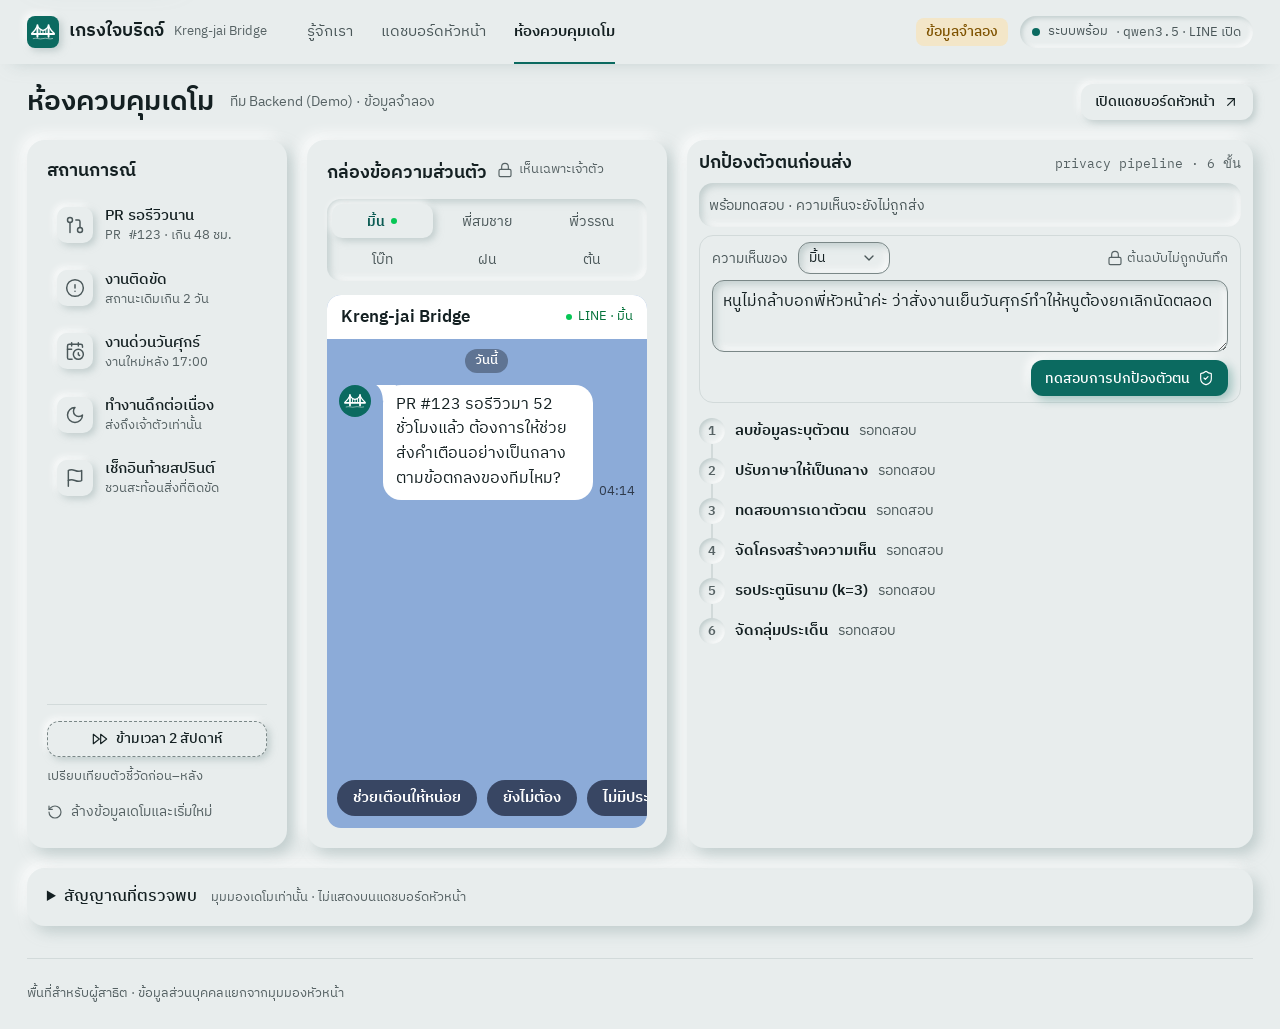
==== commit b79e9a59: "feat(web): demo inbox looks like LINE; bridge logo in the header The web inbox reads like Mint's LIN" ====
--- a/app/static/demo.html
+++ b/app/static/demo.html
@@ -3,7 +3,8 @@
 <head>
   <meta charset="utf-8"><meta name="viewport" content="width=device-width,initial-scale=1"><meta name="theme-color" content="#e8eded">
   <title>ห้องควบคุมเดโม — เกรงใจบริดจ์</title>
-  <link rel="icon" href="data:image/svg+xml,%3Csvg xmlns=%27http://www.w3.org/2000/svg%27 viewBox=%270 0 32 32%27%3E%3Crect width=%2732%27 height=%2732%27 rx=%278%27 fill=%27%230b6a60%27/%3E%3Cpath d=%27M7 23h18M9.5 23V12.5M22.5 23V12.5M9.5 15c3.5 0 5-4.5 6.5-4.5s3 4.5 6.5 4.5M13 23v-6M19 23v-6%27 fill=%27none%27 stroke=%27white%27 stroke-width=%272%27 stroke-linecap=%27round%27 stroke-linejoin=%27round%27/%3E%3C/svg%3E">
+  <link rel="icon" href="data:image/svg+xml,%3Csvg xmlns=%27http://www.w3.org/2000/svg%27 viewBox=%270 0 32 32%27%3E%3Crect width=%2732%27 height=%2732%27 rx=%277%27 fill=%27%230b6a60%27/%3E%3Csvg x=%273%27 y=%277.5%27 width=%2726%27 height=%2717%27 viewBox=%2772 140 496 320%27 fill=%27none%27 stroke=%27white%27 stroke-linecap=%27round%27 stroke-linejoin=%27round%27%3E%3Cpath d=%27M205 160V400M435 160V400M90 340H550%27 stroke-width=%2746%27/%3E%3Cpath d=%27M90 328Q145 290 205 180Q320 350 435 180Q495 290 550 328%27 stroke-width=%2732%27/%3E%3C/svg%3E%3C/svg%3E">
+  <link rel="apple-touch-icon" href="/static/img/apple-touch-icon.png">
   <script>window.appAssetBase=(location.port==='8099'||(location.pathname.endsWith('.html')&&!location.pathname.startsWith('/static/')))?new URL('./',location.href).href:new URL('/static/',location.origin).href;</script>
   <link rel="preconnect" href="https://fonts.googleapis.com"><link rel="preconnect" href="https://fonts.gstatic.com" crossorigin>
   <link rel="stylesheet" href="https://fonts.googleapis.com/css2?family=IBM+Plex+Mono:wght@400;500&family=IBM+Plex+Sans+Thai:wght@400;500;600&display=swap">
@@ -17,7 +18,7 @@
   <a class="skip-link" href="#main">ข้ามไปยังเนื้อหา</a>
   <header id="site-header" class="site-header">
     <div class="nav-inner">
-      <a class="brand" data-page="" href="/"><span class="brand-mark"><svg viewBox="0 0 24 24" aria-hidden="true" focusable="false"><path d="M3 18h18M5 18V9M19 18V9M5 11c3 0 4.5-4 7-4s4 4 7 4M9 18v-5M15 18v-5"/></svg></span><span class="brand-name">เกรงใจบริดจ์</span><span class="brand-sub">Kreng-jai Bridge</span></a>
+      <a class="brand" data-page="" href="/"><span class="brand-mark"><svg class="mark" viewBox="72 140 496 320" aria-hidden="true" focusable="false"><path d="M205 160V400M435 160V400" stroke-width="40"/><path d="M90 340H550" stroke-width="40"/><path d="M90 328Q145 290 205 180Q320 350 435 180Q495 290 550 328" stroke-width="28"/><path d="M262 250V340M320 268V340M378 250V340" stroke-width="20"/><path d="M118 436Q168 422 218 436T318 436T418 436T518 436" stroke-width="20" opacity=".55"/></svg></span><span class="brand-name">เกรงใจบริดจ์</span><span class="brand-sub">Kreng-jai Bridge</span></a>
       <nav class="site-nav" aria-label="เมนูหลัก"><a data-page="" data-nav="home" href="/">รู้จักเรา</a><a data-page="manager" data-nav="manager" href="/manager">แดชบอร์ดหัวหน้า</a><a data-page="demo" data-nav="demo" href="/demo" aria-current="page">ห้องควบคุมเดโม</a></nav>
       <div class="nav-status"><span id="mock-badge" class="chip wait" hidden>ข้อมูลจำลอง</span><div id="health" class="status-pill" role="status" aria-live="polite"><span class="dot offline"></span><span class="status-main">กำลังตรวจสอบระบบ…</span></div></div>
     </div>
@@ -39,8 +40,11 @@
       <section class="panel inbox-panel">
         <div class="section-heading"><h2>กล่องข้อความส่วนตัว</h2><span class="meta"><svg class="icon sm" aria-hidden="true"><use href="#i-lock"/></svg>เห็นเฉพาะเจ้าตัว</span></div>
         <div id="member-tabs" class="member-tabs" role="tablist" aria-label="เลือกกล่องข้อความสมาชิก"></div>
-        <div class="inbox-identity"><span id="inbox-avatar" class="avatar">—</span><div><strong id="inbox-name">ยังไม่ได้เลือกสมาชิก</strong><small id="inbox-channel">กล่องข้อความบนเว็บ</small></div><span id="line-badge" class="line-badge" hidden><span class="dot line"></span>LINE</span></div>
-        <div id="inbox" class="chat-messages well" role="tabpanel" tabindex="0" aria-label="ข้อความส่วนตัว"><div class="chat-empty">ลองเริ่มจากสถานการณ์ทางซ้าย</div></div>
+        <div class="line-chat">
+          <div class="line-chat-head"><strong>Kreng-jai Bridge</strong><span id="inbox-channel" class="line-chat-channel">ยังไม่ได้เลือกสมาชิก</span></div>
+          <div id="inbox" class="chat-messages" role="tabpanel" tabindex="0" aria-label="ข้อความส่วนตัว"><div class="chat-empty">ลองเริ่มจากสถานการณ์ทางซ้าย</div></div>
+          <div id="quick-replies" class="quick-reply-bar" hidden></div>
+        </div>
       </section>
       <section class="panel live-pipeline">
         <div class="section-heading"><h2>ปกป้องตัวตนก่อนส่ง</h2><span class="meta mono">privacy pipeline · 6 ขั้น</span></div>
--- a/app/static/css/tokens.css
+++ b/app/static/css/tokens.css
@@ -31,6 +31,14 @@
   --warn: #7f5300;  --warn-soft: #f3e6c8;   /* 5.40:1 */
   --danger: #a8231b; --danger-soft: #f4dcd9;/* 5.51:1 */
   --line: #06c755;  --line-ink: #04723a;    /* LINE dot only; label text 5.12:1 */
+  /* LINE chat skin, demo inbox only. Sampled from an iPhone LINE screenshot (2026-10-20); meta and chip are
+     LINE's hue darkened to pass 4.5:1 at 13 px (LINE's own: time #46556c, chip #7791b8, both 3.2:1). */
+  --line-chat-bg: #8cabd8;                  /* sampled */
+  --line-bubble-in: #ffffff;                /* OA bubbles, header, white text */
+  --line-bubble-out: #85e249;               /* the member's own messages (not in the sample; estimate); --ink on it 10.3:1 */
+  --line-chat-meta: #2f3a4b;                /* time, อ่านแล้ว; 4.9:1 on --line-chat-bg */
+  --line-chat-chip: #5f7493;                /* date chip; white text 4.7:1 */
+  --line-quick-reply: #384663;              /* sampled quick-reply pill; white text 9.5:1 */
 
   /* type */
   --font-ui: "IBM Plex Sans Thai", system-ui, sans-serif;
--- a/app/static/css/app.css
+++ b/app/static/css/app.css
@@ -41,7 +41,8 @@
 .brand { display: inline-flex; align-items: center; gap: 10px; color: var(--ink); white-space: nowrap; }
 .brand:hover { text-decoration: none; }
 .brand-mark { width: 32px; height: 32px; border-radius: 8px; display: grid; place-items: center; background: var(--accent); color: #fff; box-shadow: var(--neu-raised-sm); }
-.brand-mark svg { width: 20px; height: 20px; fill: none; stroke: currentColor; stroke-width: 2; stroke-linecap: round; stroke-linejoin: round; }
+svg.mark { fill: none; stroke: currentColor; stroke-linecap: round; stroke-linejoin: round; }
+.brand-mark svg { width: 24px; height: 16px; }
 .brand-name { font-size: var(--t-lg); font-weight: 600; line-height: var(--lh-head); }
 .brand-sub { font-size: var(--t-xs); color: var(--ink-3); }
 .site-nav { display: flex; align-self: stretch; gap: 28px; }
@@ -62,7 +63,8 @@
 .page-heading h1 { font-size: var(--t-2xl); }
 .section-heading { display: flex; flex-wrap: wrap; align-items: baseline; gap: var(--s2) 10px; }
 .section-heading h2 { font-size: var(--t-lg); }
-.workspace-footer, .home-footer { display: flex; flex-wrap: wrap; justify-content: space-between; gap: var(--s2) var(--s5); margin-top: var(--s6); padding: var(--s5) 0; border-top: 1px solid var(--rule); color: var(--ink-3); font-size: var(--t-xs); }
+.workspace-footer, .home-footer { display: flex; flex-wrap: wrap; align-items: center; justify-content: space-between; gap: var(--s2) var(--s5); margin-top: var(--s6); padding: var(--s5) 0; border-top: 1px solid var(--rule); color: var(--ink-3); font-size: var(--t-xs); }
+.workspace-footer a, .home-footer a { display: inline-flex; align-items: center; gap: 6px; min-height: 32px; }
 
 /* ---------- buttons: primary = solid accent; secondary = raised-sm; demo-only = dashed; press = inset-sm ---------- */
 .button { display: inline-flex; align-items: center; justify-content: center; gap: var(--s2); min-height: 44px; padding: 0 20px; border: 0; border-radius: var(--r-ctl); background: var(--paper); color: var(--ink); box-shadow: var(--neu-raised-sm); font-size: var(--t-md); font-weight: 500; line-height: 1.25; white-space: nowrap; text-decoration: none; transition: box-shadow var(--dur-fast) linear, background-color var(--dur-fast) linear, color var(--dur-fast) linear; }
--- a/app/static/css/demo.css
+++ b/app/static/css/demo.css
@@ -19,24 +19,34 @@
 .rail-controls .text-button { padding: 0; font-size: var(--t-sm); }
 .inbox-panel > .section-heading { gap: 4px 10px; }
 .inbox-panel > .section-heading .meta { display: inline-flex; align-items: center; gap: 6px; }
-.inbox-identity { display: flex; align-items: center; gap: 12px; min-width: 0; }
-.avatar { display: grid; place-items: center; flex: 0 0 36px; height: 36px; border-radius: 50%; box-shadow: var(--neu-raised-sm); font-size: 15px; font-weight: 600; color: var(--ink-2); }
-.inbox-identity > div { min-width: 0; }
-.inbox-identity strong { display: block; font-size: var(--t-md); line-height: 1.3; }
-.inbox-identity small { display: block; font-size: var(--t-xs); color: var(--ink-3); overflow-wrap: anywhere; }
-.line-badge { display: inline-flex; align-items: center; gap: 6px; margin-left: auto; font-size: var(--t-xs); color: var(--line-ink); }
-.chat-messages { flex: 1 1 0px; height: 0; min-height: 280px; overflow-y: auto; padding: 16px; scrollbar-gutter: stable; }
-/* Recording: the newest message (scrolled to the bottom) ends above the 136 px caption band. */
-body.rec .chat-messages { padding-bottom: 120px; }
-.chat-entry + .chat-entry { margin-top: 20px; }
-.chat-agent { display: block; margin-bottom: 8px; font-size: var(--t-xs); color: var(--ink-3); }
-.chat-bubble { padding: 12px 14px; background: var(--paper); border-radius: 4px 14px 14px 14px; box-shadow: var(--neu-raised-sm); font-size: var(--t-md); line-height: 1.6; white-space: pre-line; overflow-wrap: anywhere; }
-.quick-replies { display: flex; flex-wrap: wrap; gap: 8px; margin-top: 12px; }
-.quick-replies button { min-height: 34px; padding: 6px 12px; border-radius: 10px; box-shadow: var(--neu-raised-sm); background: var(--paper); color: var(--ink-2); font-size: var(--t-sm); line-height: 1.5; }
-.quick-replies button.answered { box-shadow: var(--neu-inset-sm); color: var(--accent-ink); opacity: 1; }
-.quick-replies .icon { margin-right: 4px; }
-.chat-response { margin-top: 8px; font-size: var(--t-xs); color: var(--accent-ink); }
-.chat-empty { padding: 16px 0; font-size: var(--t-sm); color: var(--ink-3); }
+/* LINE look (DESIGN.md section 8, "Inbox chat"); sizes from an iPhone LINE screenshot at 1 pt = 1 px. */
+.line-chat { flex: 1 1 0px; min-height: 0; display: flex; flex-direction: column; overflow: hidden; border-radius: var(--r-well); background: var(--line-chat-bg); }
+.line-chat-head { flex: 0 0 auto; display: flex; align-items: center; gap: 12px; min-height: 44px; padding: 0 14px; background: var(--line-bubble-in); }
+.line-chat-head strong { font-size: 17px; font-weight: 600; color: var(--ink); white-space: nowrap; }
+.line-chat-channel { display: inline-flex; align-items: center; gap: 6px; margin-left: auto; font-size: var(--t-xs); color: var(--ink-3); white-space: nowrap; }
+.line-chat-channel.on-line { color: var(--line-ink); }
+.chat-messages { flex: 1 1 0px; min-height: 120px; overflow-y: auto; padding: 10px 12px 12px; scrollbar-width: thin; }
+.chat-date { display: flex; justify-content: center; max-width: none; margin-bottom: 12px; }
+.chat-date span { padding: 2px 10px; border-radius: 12px; background: var(--line-chat-chip); color: var(--line-bubble-in); font-size: var(--t-xs); font-weight: 500; line-height: 1.5; }
+.chat-entry + .chat-entry { margin-top: 14px; }
+.chat-row { display: flex; align-items: flex-start; gap: 12px; }
+.chat-row.out { justify-content: flex-end; align-items: flex-end; gap: 6px; margin-top: 8px; padding-left: 15%; padding-right: 7px; }
+.chat-avatar { display: grid; place-items: center; flex: 0 0 32px; height: 32px; border-radius: 50%; background: var(--accent); color: #fff; }
+.chat-avatar svg { width: 22px; height: 14px; }
+.chat-line { display: flex; align-items: flex-end; gap: 6px; min-width: 0; max-width: 88%; }
+.chat-bubble { position: relative; min-width: 0; padding: 8px 13px; border-radius: 18px; background: var(--line-bubble-in); color: var(--ink); font-size: var(--t-md); line-height: 1.55; white-space: pre-line; overflow-wrap: anywhere; }
+/* One shape: the tail fills the bubble's top corner and curves out to a point, as in LINE. */
+.chat-row.in .chat-bubble::before, .chat-row.out .chat-bubble::after { content: ''; position: absolute; top: 0; width: 20px; height: 16px; background: inherit; }
+.chat-row.in .chat-bubble::before { left: -7px; clip-path: path('M0 0H20V16H7C7 9 4.5 3 0 0Z'); }
+.chat-row.out .chat-bubble { background: var(--line-bubble-out); }
+.chat-row.out .chat-bubble::after { right: -7px; clip-path: path('M20 0H0V16H13C13 9 15.5 3 20 0Z'); }
+.chat-time, .chat-read { flex: 0 0 auto; font-size: var(--t-xs); line-height: 1.3; color: var(--line-chat-meta); }
+.quick-reply-bar { flex: 0 0 auto; display: flex; gap: 10px; overflow-x: auto; padding: 8px 10px 12px; scrollbar-width: none; }
+.quick-reply-bar button { flex: 0 0 auto; min-height: 36px; padding: 0 16px; border-radius: 18px; background: var(--line-quick-reply); color: var(--line-bubble-in); font-size: 15px; font-weight: 600; line-height: 1.3; white-space: nowrap; }
+.quick-reply-bar button:hover:not(:disabled) { background: var(--ink); }
+.chat-empty { padding: 16px 0; font-size: var(--t-sm); color: var(--ink); }
+/* Recording: the newest message and the quick-reply bar end above the 136 px caption band. */
+body.rec .line-chat { padding-bottom: 120px; }
 .demo-grid > .live-pipeline { padding: 12px; gap: 8px; }
 .live-pipeline > .section-heading { gap: 4px 10px; }
 .live-pipeline > .section-heading > .mono { margin-left: auto; }
